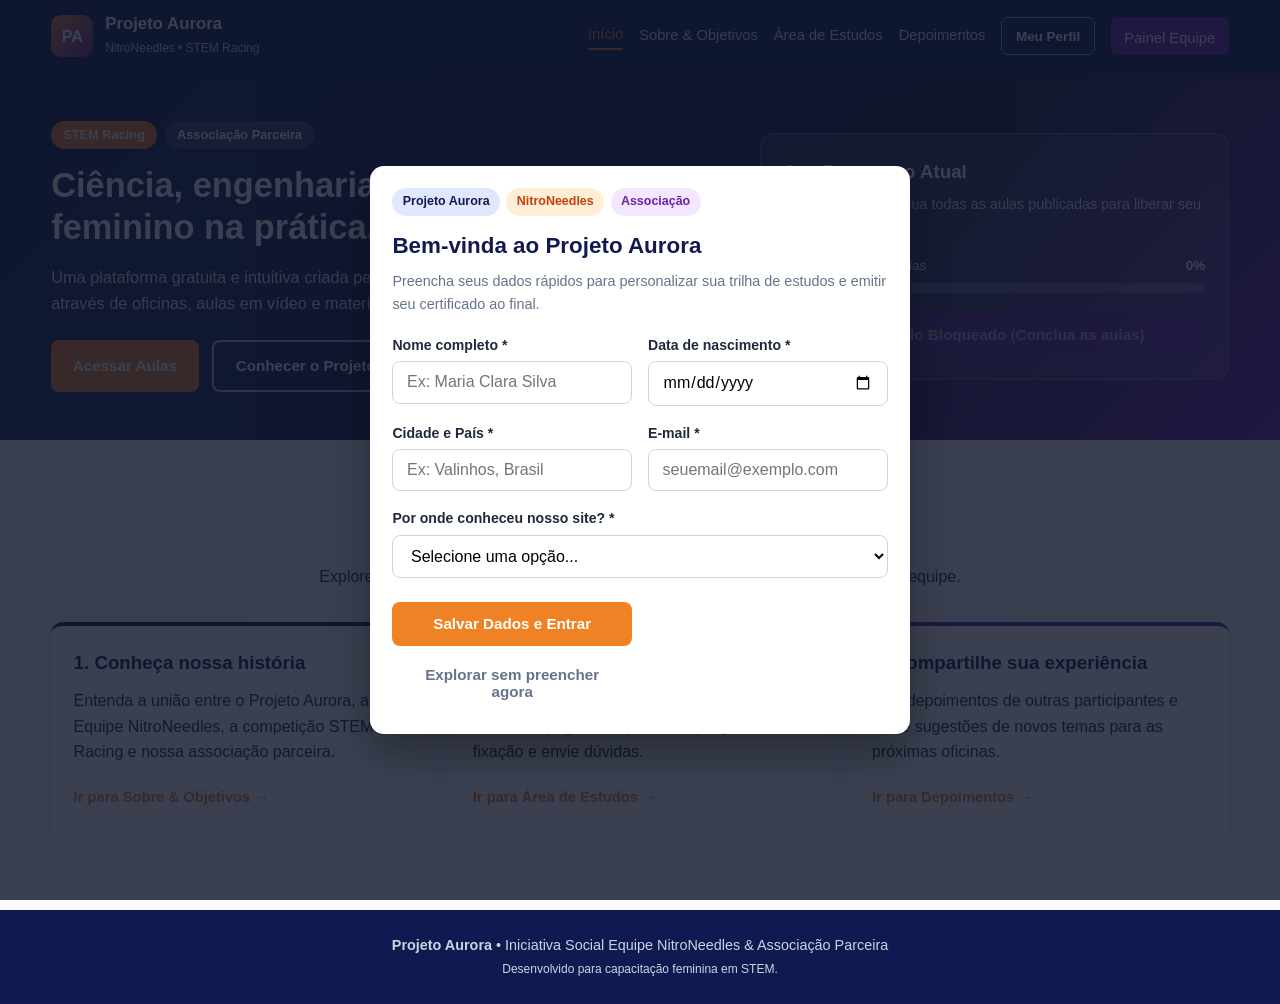
==== index.html @ 8007872a "feat: site inteiro feito" ====
<!DOCTYPE html>
<html lang="pt-BR">
<head>
  <meta charset="UTF-8">
  <meta name="viewport" content="width=device-width, initial-scale=1.0">
  <title>Projeto Aurora | Início</title>
  <link rel="stylesheet" href="style.css">
</head>
<body>

  <header class="navbar">
    <div class="container nav-content">
      <a href="index.html" class="brand-area">
        <div class="logo-placeholder" title="Logo Projeto Aurora">PA</div>
        <div>
          <strong class="brand-title">Projeto Aurora</strong>
          <span class="brand-sub">NitroNeedles • STEM Racing</span>
        </div>
      </a>

      <nav class="nav-links">
        <a href="index.html" class="active">Início</a>
        <a href="sobre.html">Sobre & Objetivos</a>
        <a href="cursos.html">Área de Estudos</a>
        <a href="depoimentos.html">Depoimentos</a>
        <button type="button" id="open-profile-btn" class="btn-nav-outline">Meu Perfil</button>
        <a href="admin.html" class="btn-nav-admin">Painel Equipe</a>
      </nav>
    </div>
  </header>

  <section class="hero">
    <div class="container hero-grid">
      <div class="hero-text">
        <div class="partner-pills">
          <span class="pill pill-orange">STEM Racing</span>
          <span class="pill pill-purple">Associação Parceira</span>
        </div>
        <h1>Ciência, engenharia e protagonismo feminino na prática.</h1>
        <p>Uma plataforma gratuita e intuitiva criada pela <strong>Equipe NitroNeedles</strong> para capacitar mulheres através de oficinas, aulas em vídeo e materiais de apoio.</p>
        <div class="hero-buttons">
          <a href="cursos.html" class="btn btn-orange">Acessar Aulas</a>
          <a href="sobre.html" class="btn btn-outline-light">Conhecer o Projeto</a>
        </div>
      </div>

      <div class="hero-card">
        <h3>Seu Progresso Atual</h3>
        <p id="student-greeting">Olá, visitante! Conclua todas as aulas publicadas para liberar seu certificado.</p>
        <div class="progress-wrapper">
          <div class="progress-info">
            <span id="progress-text">0 de 0 aulas concluídas</span>
            <strong id="progress-percent">0%</strong>
          </div>
          <div class="progress-bar">
            <div id="progress-fill" class="progress-fill" style="width: 0%;"></div>
          </div>
        </div>
        <button type="button" id="hero-cert-btn" class="btn btn-purple full-width" disabled>
          Certificado Bloqueado (Conclua as aulas)
        </button>
      </div>
    </div>
  </section>

  <section class="section">
    <div class="container">
      <div class="section-header">
        <span class="section-tag">Navegação Rápida</span>
        <h2>Como funciona a plataforma</h2>
        <p>Explore cada seção no seu ritmo e acompanhe os novos conteúdos lançados pela equipe.</p>
      </div>

      <div class="info-grid">
        <article class="info-card border-blue">
          <h3>1. Conheça nossa história</h3>
          <p>Entenda a união entre o Projeto Aurora, a Equipe NitroNeedles, a competição STEM Racing e nossa associação parceira.</p>
          <a href="sobre.html" class="card-link">Ir para Sobre & Objetivos →</a>
        </article>

        <article class="info-card border-orange">
          <h3>2. Estude e tire dúvidas</h3>
          <p>Assista às aulas em vídeo, leia o material escrito na página, responda às perguntas de fixação e envie dúvidas.</p>
          <a href="cursos.html" class="card-link">Ir para Área de Estudos →</a>
        </article>

        <article class="info-card border-purple">
          <h3>3. Compartilhe sua experiência</h3>
          <p>Leia depoimentos de outras participantes e envie sugestões de novos temas para as próximas oficinas.</p>
          <a href="depoimentos.html" class="card-link">Ir para Depoimentos →</a>
        </article>
      </div>
    </div>
  </section>

  <footer class="footer">
    <div class="container">
      <p><strong>Projeto Aurora</strong> • Iniciativa Social Equipe NitroNeedles & Associação Parceira</p>
      <p><small>Desenvolvido para capacitação feminina em STEM.</small></p>
    </div>
  </footer>

  <script src="script.js"></script>
</body>
</html>
---- style.css ----
:root {
  --brand-blue: #111a50;
  --brand-orange: #ef8225;
  --brand-orange-hover: #d96f16;
  --assoc-purple: #6b21a8;
  --assoc-purple-light: #f3e8ff;
  --bg-page: #f8fafc;
  --bg-card: #ffffff;
  --text-main: #1e293b;
  --text-muted: #64748b;
  --border-color: #e2e8f0;
  --success: #16a34a;
}

* {
  box-sizing: border-box;
  margin: 0;
  padding: 0;
}

html, body {
  overflow-x: hidden;
  width: 100%;
}

body {
  font-family: 'Segoe UI', Roboto, Helvetica, Arial, sans-serif;
  background-color: var(--bg-page);
  color: var(--text-main);
  line-height: 1.6;
  display: flex;
  flex-direction: column;
  min-height: 100vh;
}

.container {
  width: 92%;
  max-width: 1180px;
  margin: 0 auto;
}

.hidden {
  display: none !important;
}

.muted {
  color: var(--text-muted);
}

/* BOTÕES E BADGES (ÁREA DE TOQUE CONFORTÁVEL) */
.btn {
  display: inline-flex;
  align-items: center;
  justify-content: center;
  min-height: 44px;
  padding: 0.75rem 1.35rem;
  border-radius: 8px;
  font-weight: 600;
  font-size: 0.95rem;
  cursor: pointer;
  border: none;
  text-decoration: none;
  text-align: center;
  transition: 0.2s ease;
}

.btn:disabled {
  opacity: 0.55;
  cursor: not-allowed;
}

.btn-orange { background-color: var(--brand-orange); color: #fff; }
.btn-orange:hover:not(:disabled) { background-color: var(--brand-orange-hover); }

.btn-purple { background-color: var(--assoc-purple); color: #fff; }
.btn-purple:hover:not(:disabled) { background-color: #581c87; }

.btn-blue { background-color: var(--brand-blue); color: #fff; }

.btn-outline-blue {
  background: transparent;
  border: 2px solid var(--brand-blue);
  color: var(--brand-blue);
}

.btn-outline-blue.completed {
  background: var(--success);
  border-color: var(--success);
  color: #fff;
}

.btn-outline-light {
  background: transparent;
  border: 2px solid rgba(255, 255, 255, 0.7);
  color: #fff;
}

.btn-ghost {
  background: transparent;
  color: var(--text-muted);
}

.full-width { width: 100%; }

.badge {
  display: inline-block;
  padding: 0.25rem 0.65rem;
  border-radius: 999px;
  font-size: 0.78rem;
  font-weight: 700;
}

.badge-blue { background: #e0e7ff; color: var(--brand-blue); }
.badge-orange { background: #ffedd5; color: #c2410c; }
.badge-purple { background: var(--assoc-purple-light); color: var(--assoc-purple); }

/* NAVBAR & MENU MOBILE */
.navbar {
  background-color: var(--brand-blue);
  color: #fff;
  position: sticky;
  top: 0;
  z-index: 100;
  box-shadow: 0 2px 10px rgba(0, 0, 0, 0.15);
}

.nav-content {
  display: flex;
  flex-wrap: wrap;
  justify-content: space-between;
  align-items: center;
  padding: 0.85rem 0;
  gap: 0.75rem;
}

.brand-area {
  display: flex;
  align-items: center;
  gap: 0.75rem;
  text-decoration: none;
  color: #fff;
}

.logo-placeholder {
  width: 42px;
  height: 42px;
  border-radius: 10px;
  background: linear-gradient(135deg, var(--brand-orange), var(--assoc-purple));
  display: flex;
  align-items: center;
  justify-content: center;
  font-weight: 800;
  color: #fff;
  flex-shrink: 0;
}

.brand-title { display: block; font-size: 1.05rem; line-height: 1.2; }
.brand-sub { font-size: 0.75rem; color: #cbd5e1; }

.mobile-menu-btn {
  display: none;
  background: rgba(255, 255, 255, 0.12);
  border: 1px solid rgba(255, 255, 255, 0.25);
  color: #fff;
  padding: 0.5rem 0.85rem;
  border-radius: 8px;
  font-size: 0.9rem;
  font-weight: 600;
  cursor: pointer;
  min-height: 40px;
}

.nav-links {
  display: flex;
  flex-wrap: wrap;
  align-items: center;
  gap: 1rem;
}

.nav-links a {
  color: #e2e8f0;
  text-decoration: none;
  font-size: 0.92rem;
  font-weight: 500;
  padding-bottom: 2px;
}

.nav-links a:hover, .nav-links a.active {
  color: var(--brand-orange);
  border-bottom: 2px solid var(--brand-orange);
}

.btn-nav-outline, .btn-nav-admin {
  padding: 0.45rem 0.85rem;
  border-radius: 6px;
  font-size: 0.84rem;
  font-weight: 600;
  cursor: pointer;
  text-decoration: none;
  min-height: 38px;
  display: inline-flex;
  align-items: center;
  justify-content: center;
}

.btn-nav-outline {
  background: transparent;
  border: 1px solid #94a3b8;
  color: #fff;
}

.nav-links a.btn-nav-admin {
  background: var(--assoc-purple);
  border: none;
  color: #fff;
}

/* HERO E BANNERS INTERNOS */
.hero, .page-banner {
  background: linear-gradient(135deg, var(--brand-blue) 0%, #1e1b4b 65%, var(--assoc-purple) 100%);
  color: #fff;
}

.hero { padding: 3rem 0; }
.page-banner { padding: 2rem 0; }
.page-banner h1 { font-size: 1.85rem; margin: 0.4rem 0; line-height: 1.25; }
.page-banner p { color: #e2e8f0; font-size: 0.95rem; }

.hero-grid {
  display: grid;
  grid-template-columns: 1.3fr 0.9fr;
  gap: 2rem;
  align-items: center;
}

.partner-pills { display: flex; flex-wrap: wrap; gap: 0.5rem; margin-bottom: 1rem; }

.pill {
  display: inline-block;
  padding: 0.25rem 0.75rem;
  border-radius: 999px;
  font-size: 0.8rem;
  font-weight: 700;
}

.pill-orange { background: var(--brand-orange); color: #fff; }
.pill-purple { background: rgba(255, 255, 255, 0.16); color: #fff; }

.hero-text h1 { font-size: 2.15rem; line-height: 1.2; margin-bottom: 1rem; }
.hero-text p { color: #e2e8f0; margin-bottom: 1.5rem; font-size: 1.02rem; }
.hero-buttons { display: flex; flex-wrap: wrap; gap: 0.85rem; }

.hero-card {
  background: rgba(255, 255, 255, 0.1);
  backdrop-filter: blur(8px);
  border: 1px solid rgba(255, 255, 255, 0.2);
  padding: 1.4rem;
  border-radius: 14px;
}

.hero-card h3 { margin-bottom: 0.4rem; }
.hero-card p { font-size: 0.9rem; color: #e2e8f0; margin-bottom: 1rem; }

.progress-wrapper, .sidebar-progress { margin-bottom: 1.2rem; }
.progress-info { display: flex; justify-content: space-between; font-size: 0.85rem; margin-bottom: 0.4rem; }

.progress-bar {
  width: 100%;
  height: 10px;
  background: rgba(255, 255, 255, 0.2);
  border-radius: 999px;
  overflow: hidden;
}

.progress-bar.dark-track { background: #e2e8f0; }

.progress-fill {
  height: 100%;
  background: var(--brand-orange);
  transition: width 0.3s ease;
}

/* SEÇÕES E CARDS */
.section { padding: 2.75rem 0; flex: 1; }
.section-alt { background-color: #f1f5f9; }

.section-header {
  text-align: center;
  max-width: 680px;
  margin: 0 auto 2rem auto;
}

.section-tag {
  color: var(--brand-orange);
  font-weight: 700;
  text-transform: uppercase;
  font-size: 0.8rem;
  letter-spacing: 0.06em;
}

.section-header h2 { color: var(--brand-blue); font-size: 1.75rem; margin: 0.3rem 0; }

.info-grid {
  display: grid;
  grid-template-columns: repeat(auto-fit, minmax(260px, 1fr));
  gap: 1.25rem;
  margin-bottom: 1.75rem;
}

.info-card {
  background: var(--bg-card);
  padding: 1.4rem;
  border-radius: 12px;
  box-shadow: 0 2px 8px rgba(17, 26, 80, 0.06);
  border-top: 4px solid var(--brand-blue);
  display: flex;
  flex-direction: column;
  justify-content: space-between;
}

.info-card.border-orange { border-top-color: var(--brand-orange); }
.info-card.border-purple { border-top-color: var(--assoc-purple); }
.info-card h3 { color: var(--brand-blue); margin-bottom: 0.6rem; }

.card-link {
  display: inline-block;
  margin-top: 1rem;
  color: var(--brand-orange);
  font-weight: 700;
  text-decoration: none;
  font-size: 0.92rem;
  padding: 0.35rem 0;
}

.objectives-box {
  background: var(--bg-card);
  border-radius: 12px;
  padding: 1.5rem;
  display: grid;
  grid-template-columns: 1.2fr 1fr;
  gap: 1.5rem;
  box-shadow: 0 2px 8px rgba(17, 26, 80, 0.06);
}

.check-list { list-style: none; margin-top: 0.8rem; }
.check-list li { padding-left: 1.5rem; position: relative; margin-bottom: 0.65rem; }
.check-list li::before {
  content: "✓";
  position: absolute;
  left: 0;
  color: var(--brand-orange);
  font-weight: 800;
}

.photo-slots { display: grid; grid-template-columns: 1fr 1fr; gap: 0.75rem; }
.photo-slot {
  background: var(--assoc-purple-light);
  border: 2px dashed var(--assoc-purple);
  color: var(--assoc-purple);
  border-radius: 10px;
  padding: 1.35rem 0.5rem;
  text-align: center;
  font-weight: 600;
  font-size: 0.85rem;
}

/* ÁREA DE ESTUDOS (LMS) */
.lms-layout {
  display: grid;
  grid-template-columns: 320px 1fr;
  gap: 1.5rem;
  align-items: start;
}

.course-sidebar, .lesson-viewer {
  background: var(--bg-card);
  border-radius: 12px;
  padding: 1.25rem;
  box-shadow: 0 2px 10px rgba(17, 26, 80, 0.06);
  min-width: 0;
}

.sidebar-header {
  display: flex;
  justify-content: space-between;
  align-items: center;
  margin-bottom: 1rem;
}

.lesson-list {
  display: flex;
  flex-direction: column;
  gap: 0.6rem;
  margin-bottom: 1.5rem;
}

.lesson-item {
  padding: 0.9rem;
  border: 1px solid var(--border-color);
  border-radius: 8px;
  cursor: pointer;
  display: flex;
  justify-content: space-between;
  align-items: center;
  gap: 0.65rem;
  min-height: 48px;
}

.lesson-item:hover { border-color: var(--brand-orange); }
.lesson-item.active {
  background: #eff6ff;
  border-color: var(--brand-blue);
  font-weight: 600;
}

.status-dot {
  width: 12px;
  height: 12px;
  border-radius: 50%;
  background: #cbd5e1;
  flex-shrink: 0;
}
.status-dot.done { background: var(--success); }

.certificate-box {
  background: var(--assoc-purple-light);
  padding: 1rem;
  border-radius: 10px;
  border: 1px solid #d8b4fe;
}
.certificate-box h4 { color: var(--assoc-purple); margin-bottom: 0.3rem; }
.certificate-box p { font-size: 0.85rem; margin-bottom: 0.8rem; }

.lesson-top {
  display: flex;
  flex-wrap: wrap;
  justify-content: space-between;
  align-items: center;
  gap: 0.85rem;
  margin-bottom: 1.2rem;
}
.lesson-top h2 { color: var(--brand-blue); font-size: 1.35rem; margin-top: 0.3rem; line-height: 1.3; }

.video-container {
  position: relative;
  width: 100%;
  padding-bottom: 56.25%;
  background: #0f172a;
  border-radius: 10px;
  overflow: hidden;
  margin-bottom: 1.5rem;
}
.video-container iframe { position: absolute; top: 0; left: 0; width: 100%; height: 100%; }

.reading-card, .quiz-card, .comments-card {
  border-top: 1px solid var(--border-color);
  padding-top: 1.25rem;
  margin-top: 1.25rem;
}
.reading-card h3, .quiz-card h3, .comments-card h3 { color: var(--brand-blue); margin-bottom: 0.65rem; font-size: 1.15rem; }
.lesson-text {
  white-space: pre-line;
  color: #334155;
  overflow-wrap: break-word;
}

.quiz-question-item { margin-bottom: 1rem; }
.quiz-question-item label { display: block; font-weight: 600; margin-bottom: 0.35rem; font-size: 0.92rem; }
.feedback-inline { display: inline-block; margin-top: 0.5rem; font-weight: 600; color: var(--success); font-size: 0.9rem; }

/* FORMULÁRIOS E COMENTÁRIOS (16px EVITA ZOOM AUTOMÁTICO NO CELULAR) */
.form-grid { display: grid; grid-template-columns: 1fr 1fr; gap: 1rem; }
.form-group { display: flex; flex-direction: column; }
.form-group.full-width { grid-column: 1 / -1; }

label { font-size: 0.88rem; font-weight: 600; margin-bottom: 0.3rem; }

input, select, textarea {
  width: 100%;
  padding: 0.7rem 0.85rem;
  border: 1px solid #cbd5e1;
  border-radius: 8px;
  font-family: inherit;
  font-size: 16px;
  background-color: #fff;
}

input:focus, select:focus, textarea:focus {
  outline: 2px solid var(--brand-orange);
  border-color: transparent;
}

.comments-list { margin-top: 1rem; display: flex; flex-direction: column; gap: 0.75rem; }
.comment-bubble {
  background: #f8fafc;
  border-left: 3px solid var(--assoc-purple);
  padding: 0.75rem 1rem;
  border-radius: 6px;
  overflow-wrap: break-word;
}
.comment-bubble small { color: var(--text-muted); display: block; margin-bottom: 0.25rem; }

/* ADMIN */
.admin-login-card {
  max-width: 440px;
  margin: 1rem auto;
  background: #fff;
  padding: 1.5rem;
  border-radius: 12px;
  box-shadow: 0 2px 10px rgba(0, 0, 0, 0.06);
}

.admin-grid { display: grid; grid-template-columns: 1fr 1fr; gap: 1.5rem; }
.admin-card {
  background: #ffffff;
  padding: 1.35rem;
  border-radius: 12px;
  box-shadow: 0 2px 8px rgba(0, 0, 0, 0.05);
  min-width: 0;
}
.admin-card h3 { color: var(--brand-blue); margin-bottom: 1rem; }

.admin-list { display: flex; flex-direction: column; gap: 0.6rem; max-height: 240px; overflow-y: auto; }
.admin-row {
  display: flex;
  justify-content: space-between;
  align-items: center;
  gap: 0.5rem;
  padding: 0.65rem;
  background: #f8fafc;
  border-radius: 6px;
  border: 1px solid var(--border-color);
  font-size: 0.88rem;
  overflow-wrap: break-word;
}
.divider { margin: 1.25rem 0; border: none; border-top: 1px solid var(--border-color); }

/* DEPOIMENTOS */
.testimonials-grid {
  display: grid;
  grid-template-columns: repeat(auto-fit, minmax(260px, 1fr));
  gap: 1.25rem;
  margin-bottom: 2rem;
}
.testimonial-card {
  background: var(--bg-card);
  padding: 1.35rem;
  border-radius: 12px;
  border-left: 4px solid var(--brand-orange);
  box-shadow: 0 2px 8px rgba(0, 0, 0, 0.05);
}
.testimonial-card p { font-style: italic; margin-bottom: 0.75rem; }

.suggestion-box {
  background: var(--bg-card);
  padding: 1.5rem;
  border-radius: 12px;
  box-shadow: 0 2px 8px rgba(0, 0, 0, 0.05);
}
.suggestion-box h3 { color: var(--brand-blue); margin-bottom: 1rem; }

/* MODAIS E CERTIFICADO */
.modal-overlay {
  position: fixed;
  inset: 0;
  background: rgba(15, 23, 42, 0.82);
  display: flex;
  align-items: flex-start;
  justify-content: center;
  padding: 1rem;
  z-index: 999;
  overflow-y: auto;
}

.modal-card {
  background: #fff;
  max-width: 540px;
  width: 100%;
  margin: auto;
  padding: 1.4rem;
  border-radius: 14px;
  box-shadow: 0 20px 40px rgba(0, 0, 0, 0.3);
}
.modal-badges { display: flex; flex-wrap: wrap; gap: 0.4rem; margin-bottom: 0.75rem; }
.modal-card h2 { color: var(--brand-blue); margin-bottom: 0.4rem; font-size: 1.4rem; }
.modal-card p { color: var(--text-muted); font-size: 0.9rem; margin-bottom: 1.1rem; }
.modal-actions { display: flex; flex-direction: column; gap: 0.5rem; margin-top: 0.5rem; }

.certificate-sheet {
  background: #fff;
  max-width: 780px;
  width: 100%;
  margin: auto;
  padding: 1rem;
  border-radius: 12px;
}

.cert-border {
  border: 5px double var(--brand-blue);
  padding: 2rem 1.25rem;
  text-align: center;
  background: radial-gradient(circle at top right, #fff7ed, #ffffff 55%, #f3e8ff);
}
.cert-logos {
  display: flex;
  flex-wrap: wrap;
  justify-content: center;
  gap: 0.4rem;
  font-weight: 800;
  font-size: 0.78rem;
  color: var(--assoc-purple);
  margin-bottom: 1rem;
}
.cert-kicker { letter-spacing: 0.12em; color: var(--brand-orange); font-weight: 800; font-size: 0.85rem; }
.cert-name {
  color: var(--brand-blue);
  font-size: 1.75rem;
  margin: 0.75rem 0;
  border-bottom: 2px solid var(--brand-orange);
  display: inline-block;
  padding: 0 1rem 0.25rem 1rem;
  word-break: break-word;
}
.cert-body { max-width: 560px; margin: 0.75rem auto; font-size: 0.95rem; }
.cert-date { color: var(--text-muted); font-size: 0.88rem; margin-top: 1rem; }
.cert-signatures { display: flex; justify-content: space-around; margin-top: 2rem; gap: 1rem; }
.sig-line { width: 160px; border-top: 1px solid #334155; margin: 0 auto 0.35rem auto; }
.cert-actions { display: flex; flex-wrap: wrap; justify-content: center; gap: 0.75rem; margin-top: 1.25rem; }

/* FOOTER */
.footer {
  background: var(--brand-blue);
  color: #cbd5e1;
  text-align: center;
  padding: 1.5rem 0;
  margin-top: auto;
  font-size: 0.9rem;
}

/* BREAKPOINTS MOBILE E TABLET */
@media (max-width: 860px) {
  .mobile-menu-btn {
    display: inline-flex;
    align-items: center;
    justify-content: center;
  }

  .nav-links {
    display: none;
    width: 100%;
    flex-direction: column;
    align-items: stretch;
    background: #0c133b;
    padding: 0.85rem;
    border-radius: 10px;
    margin-top: 0.35rem;
    gap: 0.5rem;
  }

  .nav-links.open {
    display: flex;
  }

  .nav-links a {
    padding: 0.6rem 0.5rem;
    border-bottom: 1px solid rgba(255, 255, 255, 0.08);
  }

  .nav-links a.active {
    border-bottom: 2px solid var(--brand-orange);
  }

  .btn-nav-outline, .nav-links a.btn-nav-admin {
    width: 100%;
    padding: 0.65rem;
    margin-top: 0.25rem;
  }

  .hero-grid, .objectives-box, .lms-layout, .admin-grid, .form-grid {
    grid-template-columns: 1fr;
  }

  .hero { padding: 2.25rem 0; }
  .hero-text h1 { font-size: 1.65rem; }
}

@media (max-width: 480px) {
  .hero-buttons, .cert-actions {
    flex-direction: column;
    width: 100%;
  }

  .hero-buttons .btn,
  .lesson-top .btn,
  .quiz-card .btn,
  .comments-card .btn,
  .suggestion-box .btn,
  .cert-actions .btn {
    width: 100%;
  }

  .photo-slots {
    grid-template-columns: 1fr;
  }

  .cert-signatures {
    flex-direction: column;
    align-items: center;
    gap: 1.5rem;
  }

  .cert-name {
    font-size: 1.45rem;
  }
}

@media print {
  body * { visibility: hidden; }
  #certificate-print-area, #certificate-print-area * { visibility: visible; }
  #certificate-print-area { position: fixed; left: 0; top: 0; width: 100%; }
  .no-print { display: none !important; }
}
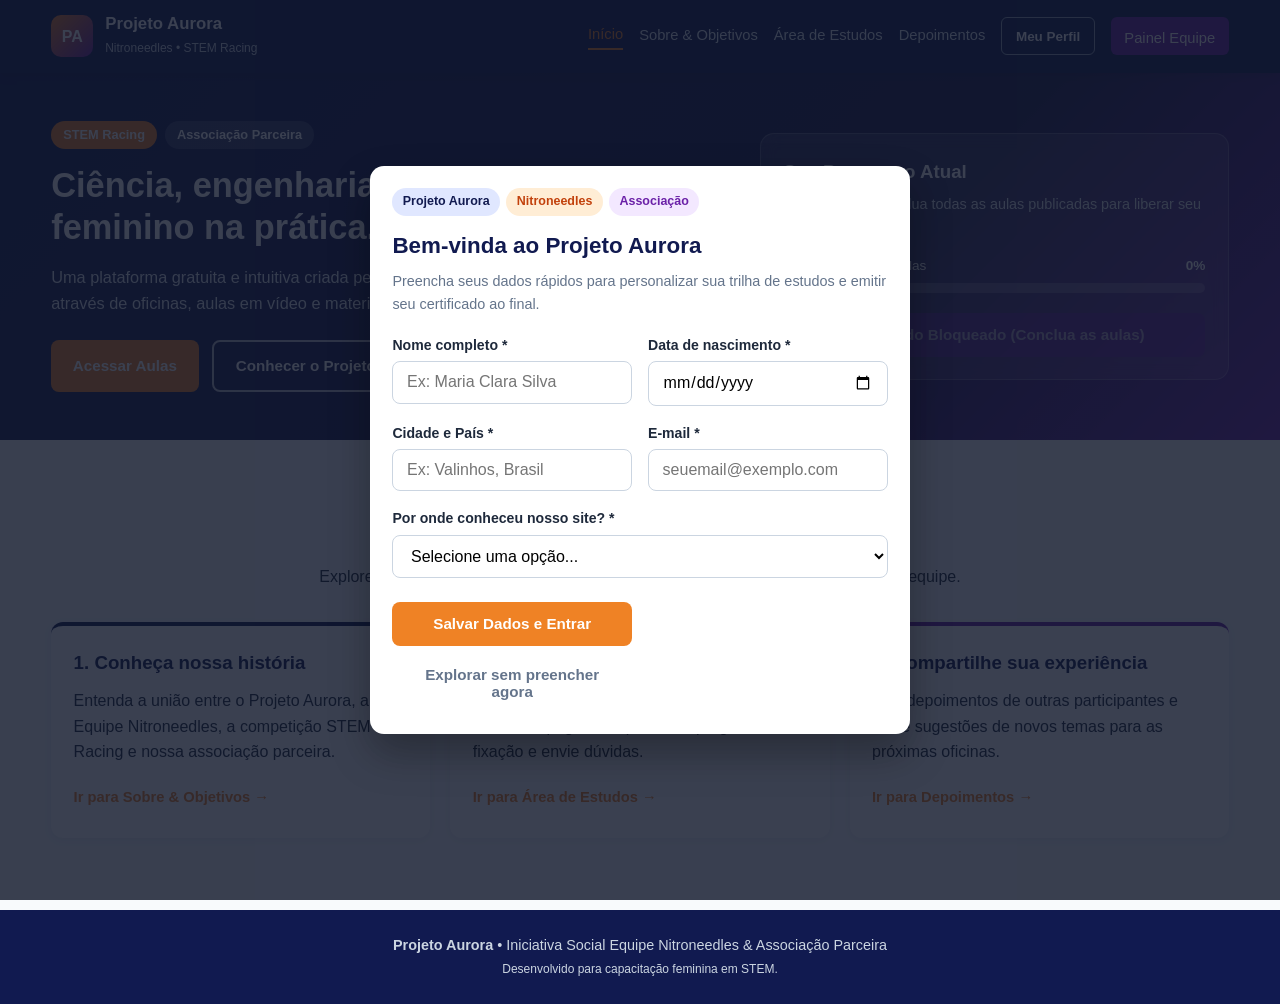
==== commit 4c3c9dc9: "feat: alteracoes feitas" ====
--- a/index.html
+++ b/index.html
@@ -14,7 +14,7 @@
         <div class="logo-placeholder" title="Logo Projeto Aurora">PA</div>
         <div>
           <strong class="brand-title">Projeto Aurora</strong>
-          <span class="brand-sub">NitroNeedles • STEM Racing</span>
+          <span class="brand-sub">Nitroneedles • STEM Racing</span>
         </div>
       </a>
 
@@ -37,7 +37,7 @@
           <span class="pill pill-purple">Associação Parceira</span>
         </div>
         <h1>Ciência, engenharia e protagonismo feminino na prática.</h1>
-        <p>Uma plataforma gratuita e intuitiva criada pela <strong>Equipe NitroNeedles</strong> para capacitar mulheres através de oficinas, aulas em vídeo e materiais de apoio.</p>
+        <p>Uma plataforma gratuita e intuitiva criada pela <strong>Equipe Nitroneedles</strong> para capacitar mulheres através de oficinas, aulas em vídeo e materiais de apoio.</p>
         <div class="hero-buttons">
           <a href="cursos.html" class="btn btn-orange">Acessar Aulas</a>
           <a href="sobre.html" class="btn btn-outline-light">Conhecer o Projeto</a>
@@ -74,7 +74,7 @@
       <div class="info-grid">
         <article class="info-card border-blue">
           <h3>1. Conheça nossa história</h3>
-          <p>Entenda a união entre o Projeto Aurora, a Equipe NitroNeedles, a competição STEM Racing e nossa associação parceira.</p>
+          <p>Entenda a união entre o Projeto Aurora, a Equipe Nitroneedles, a competição STEM Racing e nossa associação parceira.</p>
           <a href="sobre.html" class="card-link">Ir para Sobre & Objetivos →</a>
         </article>
 
@@ -95,7 +95,7 @@
 
   <footer class="footer">
     <div class="container">
-      <p><strong>Projeto Aurora</strong> • Iniciativa Social Equipe NitroNeedles & Associação Parceira</p>
+      <p><strong>Projeto Aurora</strong> • Iniciativa Social Equipe Nitroneedles & Associação Parceira</p>
       <p><small>Desenvolvido para capacitação feminina em STEM.</small></p>
     </div>
   </footer>
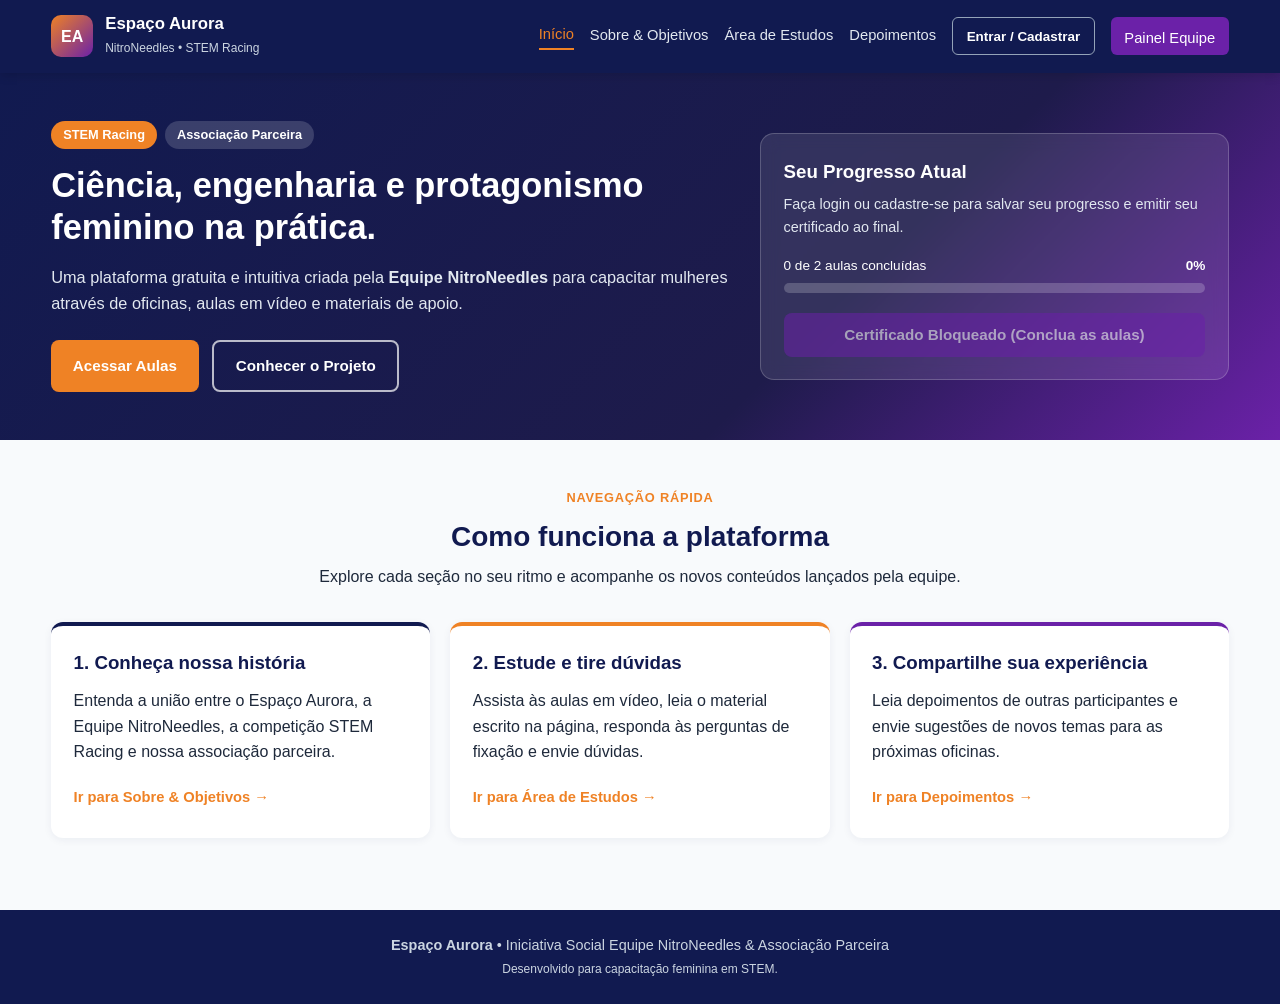
==== commit 5f9f64b9: "feat: pagina de login" ====
--- a/index.html
+++ b/index.html
@@ -3,7 +3,7 @@
 <head>
   <meta charset="UTF-8">
   <meta name="viewport" content="width=device-width, initial-scale=1.0">
-  <title>Projeto Aurora | Início</title>
+  <title>Espaço Aurora | Início</title>
   <link rel="stylesheet" href="style.css">
 </head>
 <body>
@@ -11,10 +11,10 @@
   <header class="navbar">
     <div class="container nav-content">
       <a href="index.html" class="brand-area">
-        <div class="logo-placeholder" title="Logo Projeto Aurora">PA</div>
+        <div class="logo-placeholder" title="Logo Espaço Aurora">EA</div>
         <div>
-          <strong class="brand-title">Projeto Aurora</strong>
-          <span class="brand-sub">Nitroneedles • STEM Racing</span>
+          <strong class="brand-title">Espaço Aurora</strong>
+          <span class="brand-sub">NitroNeedles • STEM Racing</span>
         </div>
       </a>
 
@@ -23,7 +23,7 @@
         <a href="sobre.html">Sobre & Objetivos</a>
         <a href="cursos.html">Área de Estudos</a>
         <a href="depoimentos.html">Depoimentos</a>
-        <button type="button" id="open-profile-btn" class="btn-nav-outline">Meu Perfil</button>
+        <button type="button" id="open-profile-btn" class="btn-nav-outline">Entrar / Cadastrar</button>
         <a href="admin.html" class="btn-nav-admin">Painel Equipe</a>
       </nav>
     </div>
@@ -37,7 +37,7 @@
           <span class="pill pill-purple">Associação Parceira</span>
         </div>
         <h1>Ciência, engenharia e protagonismo feminino na prática.</h1>
-        <p>Uma plataforma gratuita e intuitiva criada pela <strong>Equipe Nitroneedles</strong> para capacitar mulheres através de oficinas, aulas em vídeo e materiais de apoio.</p>
+        <p>Uma plataforma gratuita e intuitiva criada pela <strong>Equipe NitroNeedles</strong> para capacitar mulheres através de oficinas, aulas em vídeo e materiais de apoio.</p>
         <div class="hero-buttons">
           <a href="cursos.html" class="btn btn-orange">Acessar Aulas</a>
           <a href="sobre.html" class="btn btn-outline-light">Conhecer o Projeto</a>
@@ -46,7 +46,7 @@
 
       <div class="hero-card">
         <h3>Seu Progresso Atual</h3>
-        <p id="student-greeting">Olá, visitante! Conclua todas as aulas publicadas para liberar seu certificado.</p>
+        <p id="student-greeting">Faça login ou cadastre-se para salvar seu progresso e emitir seu certificado ao final.</p>
         <div class="progress-wrapper">
           <div class="progress-info">
             <span id="progress-text">0 de 0 aulas concluídas</span>
@@ -74,7 +74,7 @@
       <div class="info-grid">
         <article class="info-card border-blue">
           <h3>1. Conheça nossa história</h3>
-          <p>Entenda a união entre o Projeto Aurora, a Equipe Nitroneedles, a competição STEM Racing e nossa associação parceira.</p>
+          <p>Entenda a união entre o Espaço Aurora, a Equipe NitroNeedles, a competição STEM Racing e nossa associação parceira.</p>
           <a href="sobre.html" class="card-link">Ir para Sobre & Objetivos →</a>
         </article>
 
@@ -95,7 +95,7 @@
 
   <footer class="footer">
     <div class="container">
-      <p><strong>Projeto Aurora</strong> • Iniciativa Social Equipe Nitroneedles & Associação Parceira</p>
+      <p><strong>Espaço Aurora</strong> • Iniciativa Social Equipe NitroNeedles & Associação Parceira</p>
       <p><small>Desenvolvido para capacitação feminina em STEM.</small></p>
     </div>
   </footer>
@@ -103,3 +103,4 @@
   <script src="script.js"></script>
 </body>
 </html>
+
--- a/style.css
+++ b/style.css
@@ -721,3 +721,78 @@
   .no-print { display: none !important; }
 }
 
+/* PÁGINA DE LOGIN E PERFIL */
+.auth-card {
+  max-width: 620px;
+  margin: 0 auto;
+  background: var(--bg-card);
+  padding: 1.75rem;
+  border-radius: 14px;
+  box-shadow: 0 4px 16px rgba(17, 26, 80, 0.08);
+}
+
+.auth-tabs {
+  display: grid;
+  grid-template-columns: 1fr 1fr;
+  gap: 0.5rem;
+  background: #f1f5f9;
+  padding: 0.35rem;
+  border-radius: 10px;
+  margin-bottom: 1.35rem;
+}
+
+.auth-tab-btn {
+  padding: 0.7rem 0.5rem;
+  border: none;
+  border-radius: 8px;
+  background: transparent;
+  font-weight: 700;
+  font-size: 0.9rem;
+  color: var(--text-muted);
+  cursor: pointer;
+  transition: 0.2s ease;
+}
+
+.auth-tab-btn.active {
+  background: var(--brand-blue);
+  color: #fff;
+}
+
+.auth-alert {
+  padding: 0.75rem 1rem;
+  border-radius: 8px;
+  margin-bottom: 1rem;
+  font-size: 0.9rem;
+  font-weight: 600;
+  background: #fee2e2;
+  color: #b91c1c;
+  border: 1px solid #fecaca;
+}
+
+.auth-alert.success {
+  background: #dcfce7;
+  color: #15803d;
+  border-color: #bbf7d0;
+}
+
+.profile-summary-grid {
+  display: grid;
+  grid-template-columns: 1fr 1fr;
+  gap: 1rem;
+  background: #f8fafc;
+  padding: 1.15rem;
+  border-radius: 10px;
+  border: 1px solid var(--border-color);
+}
+
+.profile-summary-grid strong {
+  display: block;
+  color: var(--brand-blue);
+  font-size: 0.98rem;
+}
+
+@media (max-width: 600px) {
+  .auth-tabs, .profile-summary-grid {
+    grid-template-columns: 1fr;
+  }
+}
